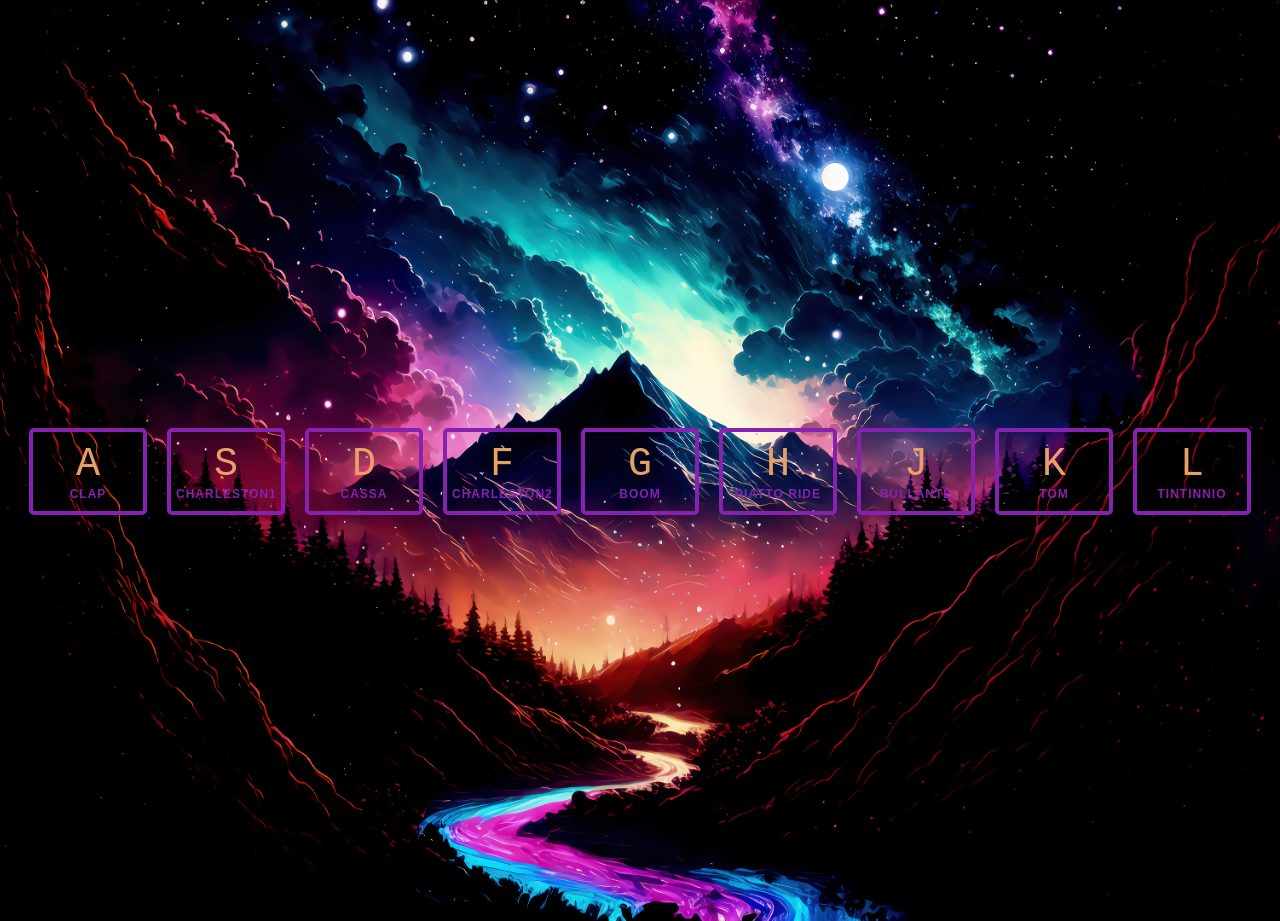
==== js30day1.html @ 4de13646 "add page 1" ====
<html>
<head>
    <title>JS 30 Day 1</title>
  <link rel="stylesheet" href="index.css">
</head>
<body>
  <div>
    <p>
      JS 30 Day 1 - Drum Kit
    </p>
  </div>
  <div class="keys">
    <div data-key="65" class="key">
      <kbd>A</kbd>
      <span class="sound">clap</span>
    </div>
    <div data-key="83" class="key">
      <kbd>S</kbd>
      <span class="sound">charleston1</span>
    </div>
    <div data-key="68" class="key">
      <kbd>D</kbd>
      <span class="sound">cassa</span>
    </div>
    <div data-key="70" class="key">
      <kbd>F</kbd>
      <span class="sound">charleston2</span>
    </div>
    <div data-key="71" class="key">
      <kbd>G</kbd>
      <span class="sound">boom</span>
    </div>
    <div data-key="72" class="key">
      <kbd>H</kbd>
      <span class="sound">piatto ride</span>
    </div>
    <div data-key="74" class="key">
      <kbd>J</kbd>
      <span class="sound">rullante</span>
    </div>
    <div data-key="75" class="key">
      <kbd>K</kbd>
      <span class="sound">tom</span>
    </div>
    <div data-key="76" class="key">
      <kbd>L</kbd>
      <span class="sound">tintinnio</span>
    </div>
  </div>

  <audio data-key="65" src="sounds/clap.wav"></audio>
  <audio data-key="83" src="sounds/hihat.wav"></audio>
  <audio data-key="68" src="sounds/kick.wav"></audio>
  <audio data-key="70" src="sounds/openhat.wav"></audio>
  <audio data-key="71" src="sounds/boom.wav"></audio>
  <audio data-key="72" src="sounds/ride.wav"></audio>
  <audio data-key="74" src="sounds/snare.wav"></audio>
  <audio data-key="75" src="sounds/tom.wav"></audio>
  <audio data-key="76" src="sounds/tink.wav"></audio>

  <script src="index.js"></script>

</body>
</html>
---- index.css ----
html {
  font-size: 10px;
  background: url('./nightclouds.jpg') bottom center;
  background-size: cover;
}

body,html {
  margin: 0;
  padding: 0;
  font-family: sans-serif;
}

.keys {
  display: flex;
  flex: 1;
  min-height: 100vh;
  align-items: center;
  justify-content: center;
}

.key {
  border: .4rem solid #8721af;
  border-radius: .5rem;
  margin: 1rem;
  font-size: 1.5rem;
  padding: 1rem .5rem;
  transition: all .07s ease;
  width: 10rem;
  text-align: center;
  color: #e6a266;
}

.playing {
  transform: scale(5);
  border-color: #e6a266;

}

kbd {
  display: block;
  font-size: 4rem;
}

.sound {
  font-size: 1.2rem;
  font-weight: bold;
  text-transform: uppercase;
  letter-spacing: .1rem;
  color: #8721af;
}

ul {
       list-style-type: none;
       margin: 0;
       padding: 0;
}

li {
       display: inline-block;
       margin-right: 1px;
}
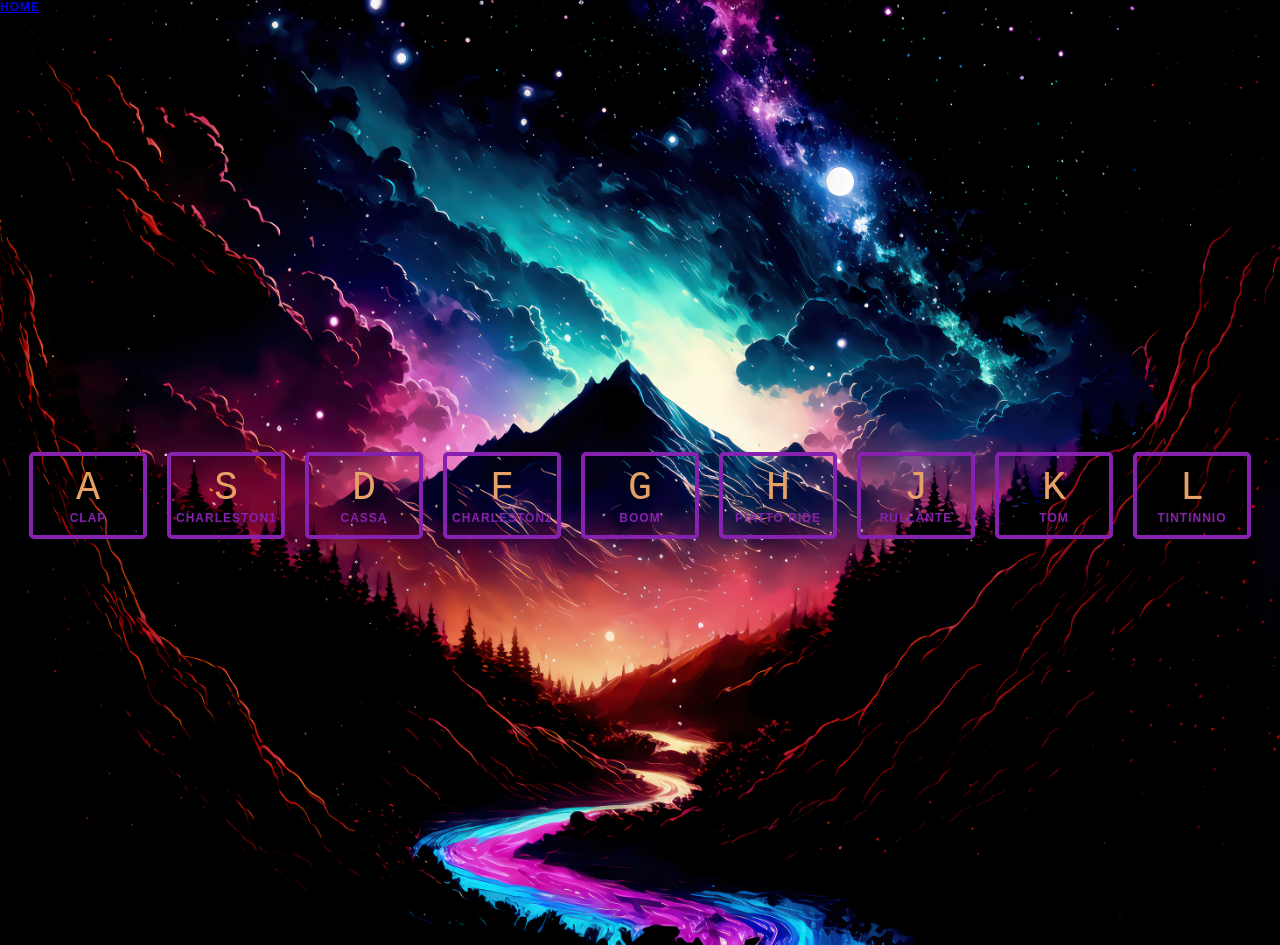
==== commit 4b6e1fd2: "fixlinks" ====
--- a/js30day1.html
+++ b/js30day1.html
@@ -1,9 +1,16 @@
 <html>
 <head>
-    <title>JS 30 Day 1</title>
+  <title>JS 30 Day 1</title>
   <link rel="stylesheet" href="index.css">
 </head>
 <body>
+  <div>    
+    <nav>
+      <ul>
+        <li><a href="index.html">Home</a></li>
+      </ul>
+    </nav>
+  </div>
   <div>
     <p>
       JS 30 Day 1 - Drum Kit
@@ -47,7 +54,7 @@
       <span class="sound">tintinnio</span>
     </div>
   </div>
-
+  
   <audio data-key="65" src="sounds/clap.wav"></audio>
   <audio data-key="83" src="sounds/hihat.wav"></audio>
   <audio data-key="68" src="sounds/kick.wav"></audio>
@@ -57,8 +64,8 @@
   <audio data-key="74" src="sounds/snare.wav"></audio>
   <audio data-key="75" src="sounds/tom.wav"></audio>
   <audio data-key="76" src="sounds/tink.wav"></audio>
-
+  
   <script src="index.js"></script>
-
+  
 </body>
 </html>
--- a/index.css
+++ b/index.css
@@ -58,4 +58,9 @@
 li {
        display: inline-block;
        margin-right: 1px;
+  font-size: 1.2rem;
+  font-weight: bold;
+  text-transform: uppercase;
+  letter-spacing: .1rem;
+  color: #8721af;
 }
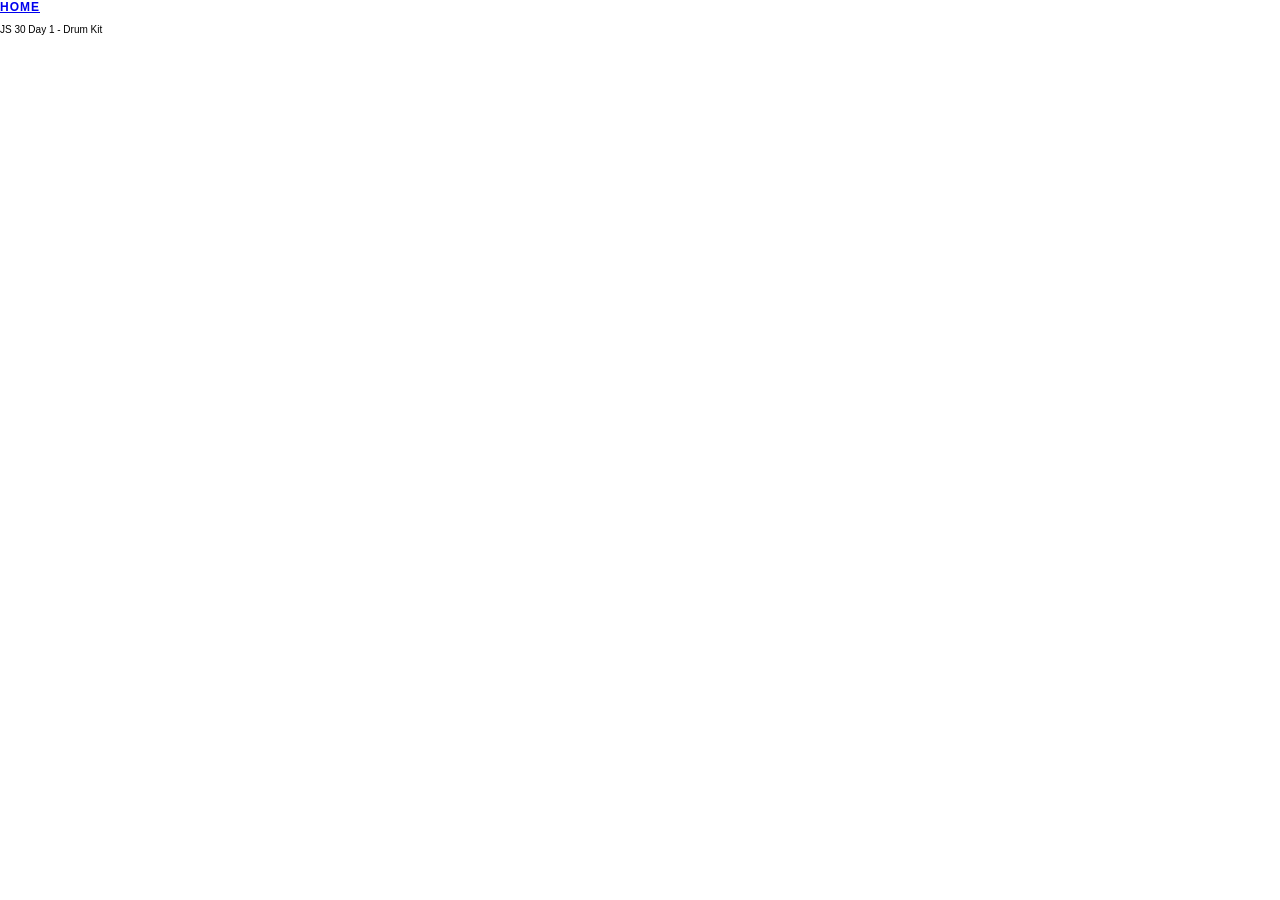
==== commit 92911592: "change bg" ====
--- a/js30day1.html
+++ b/js30day1.html
@@ -1,7 +1,7 @@
 <html>
 <head>
   <title>JS 30 Day 1</title>
-  <link rel="stylesheet" href="index.css">
+  <link rel="stylesheet" href="js30day1.css">
 </head>
 <body>
   <div>    
@@ -15,56 +15,7 @@
     <p>
       JS 30 Day 1 - Drum Kit
     </p>
-  </div>
-  <div class="keys">
-    <div data-key="65" class="key">
-      <kbd>A</kbd>
-      <span class="sound">clap</span>
-    </div>
-    <div data-key="83" class="key">
-      <kbd>S</kbd>
-      <span class="sound">charleston1</span>
-    </div>
-    <div data-key="68" class="key">
-      <kbd>D</kbd>
-      <span class="sound">cassa</span>
-    </div>
-    <div data-key="70" class="key">
-      <kbd>F</kbd>
-      <span class="sound">charleston2</span>
-    </div>
-    <div data-key="71" class="key">
-      <kbd>G</kbd>
-      <span class="sound">boom</span>
-    </div>
-    <div data-key="72" class="key">
-      <kbd>H</kbd>
-      <span class="sound">piatto ride</span>
-    </div>
-    <div data-key="74" class="key">
-      <kbd>J</kbd>
-      <span class="sound">rullante</span>
-    </div>
-    <div data-key="75" class="key">
-      <kbd>K</kbd>
-      <span class="sound">tom</span>
-    </div>
-    <div data-key="76" class="key">
-      <kbd>L</kbd>
-      <span class="sound">tintinnio</span>
-    </div>
-  </div>
-  
-  <audio data-key="65" src="sounds/clap.wav"></audio>
-  <audio data-key="83" src="sounds/hihat.wav"></audio>
-  <audio data-key="68" src="sounds/kick.wav"></audio>
-  <audio data-key="70" src="sounds/openhat.wav"></audio>
-  <audio data-key="71" src="sounds/boom.wav"></audio>
-  <audio data-key="72" src="sounds/ride.wav"></audio>
-  <audio data-key="74" src="sounds/snare.wav"></audio>
-  <audio data-key="75" src="sounds/tom.wav"></audio>
-  <audio data-key="76" src="sounds/tink.wav"></audio>
-  
+  </div>  
   <script src="index.js"></script>
   
 </body>
--- a/js30day1.css
+++ b/js30day1.css
@@ -0,0 +1,66 @@
+html {
+  font-size: 10px;
+  background: url('./nightclouds.png') bottom center;
+  background-size: cover;
+}
+
+body,html {
+  margin: 0;
+  padding: 0;
+  font-family: sans-serif;
+}
+
+.keys {
+  display: flex;
+  flex: 1;
+  min-height: 100vh;
+  align-items: center;
+  justify-content: center;
+}
+
+.key {
+  border: .4rem solid #8721af;
+  border-radius: .5rem;
+  margin: 1rem;
+  font-size: 1.5rem;
+  padding: 1rem .5rem;
+  transition: all .07s ease;
+  width: 10rem;
+  text-align: center;
+  color: #e6a266;
+}
+
+.playing {
+  transform: scale(5);
+  border-color: #e6a266;
+
+}
+
+kbd {
+  display: block;
+  font-size: 4rem;
+}
+
+.sound {
+  font-size: 1.2rem;
+  font-weight: bold;
+  text-transform: uppercase;
+  letter-spacing: .1rem;
+  color: #8721af;
+}
+
+ul {
+       list-style-type: none;
+       margin: 0;
+       padding: 0;
+}
+
+li {
+       display: inline-block;
+       margin-right: 1px;
+  font-size: 1.2rem;
+  font-weight: bold;
+  text-transform: uppercase;
+  letter-spacing: .1rem;
+  color: #8721af;
+}
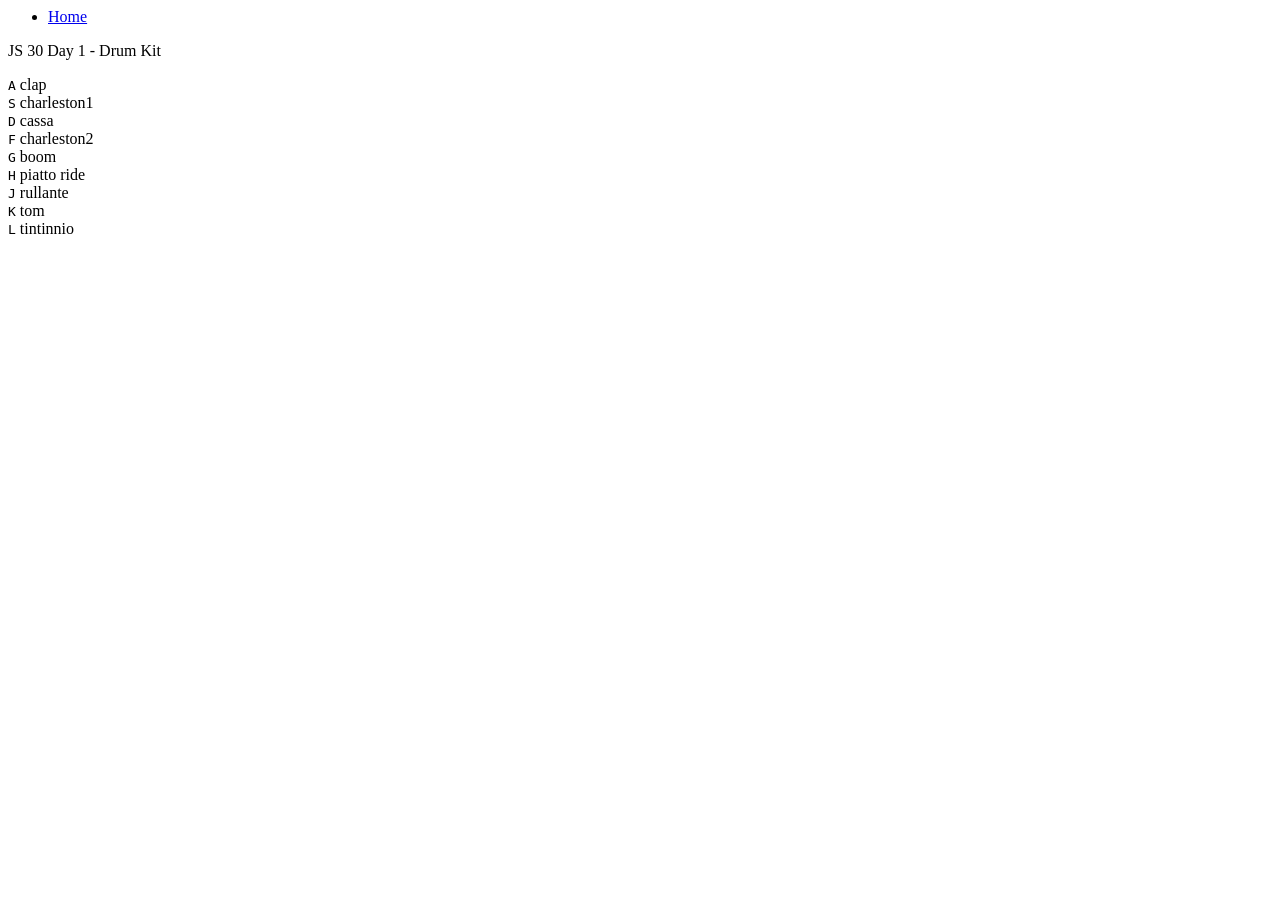
==== commit f4171557: "change page" ====
--- a/js30day1.html
+++ b/js30day1.html
@@ -1,7 +1,7 @@
 <html>
 <head>
   <title>JS 30 Day 1</title>
-  <link rel="stylesheet" href="js30day1.css">
+  <link rel="stylesheet" href="jsday1.css">
 </head>
 <body>
   <div>    
@@ -15,7 +15,56 @@
     <p>
       JS 30 Day 1 - Drum Kit
     </p>
-  </div>  
+  </div>
+  <div class="keys">
+    <div data-key="65" class="key">
+      <kbd>A</kbd>
+      <span class="sound">clap</span>
+    </div>
+    <div data-key="83" class="key">
+      <kbd>S</kbd>
+      <span class="sound">charleston1</span>
+    </div>
+    <div data-key="68" class="key">
+      <kbd>D</kbd>
+      <span class="sound">cassa</span>
+    </div>
+    <div data-key="70" class="key">
+      <kbd>F</kbd>
+      <span class="sound">charleston2</span>
+    </div>
+    <div data-key="71" class="key">
+      <kbd>G</kbd>
+      <span class="sound">boom</span>
+    </div>
+    <div data-key="72" class="key">
+      <kbd>H</kbd>
+      <span class="sound">piatto ride</span>
+    </div>
+    <div data-key="74" class="key">
+      <kbd>J</kbd>
+      <span class="sound">rullante</span>
+    </div>
+    <div data-key="75" class="key">
+      <kbd>K</kbd>
+      <span class="sound">tom</span>
+    </div>
+    <div data-key="76" class="key">
+      <kbd>L</kbd>
+      <span class="sound">tintinnio</span>
+    </div>
+  </div>
+  
+  <audio data-key="65" src="sounds/clap.wav"></audio>
+  <audio data-key="83" src="sounds/hihat.wav"></audio>
+  <audio data-key="68" src="sounds/kick.wav"></audio>
+  <audio data-key="70" src="sounds/openhat.wav"></audio>
+  <audio data-key="71" src="sounds/boom.wav"></audio>
+  <audio data-key="72" src="sounds/ride.wav"></audio>
+  <audio data-key="74" src="sounds/snare.wav"></audio>
+  <audio data-key="75" src="sounds/tom.wav"></audio>
+  <audio data-key="76" src="sounds/tink.wav"></audio>
+  
   <script src="index.js"></script>
   
 </body>
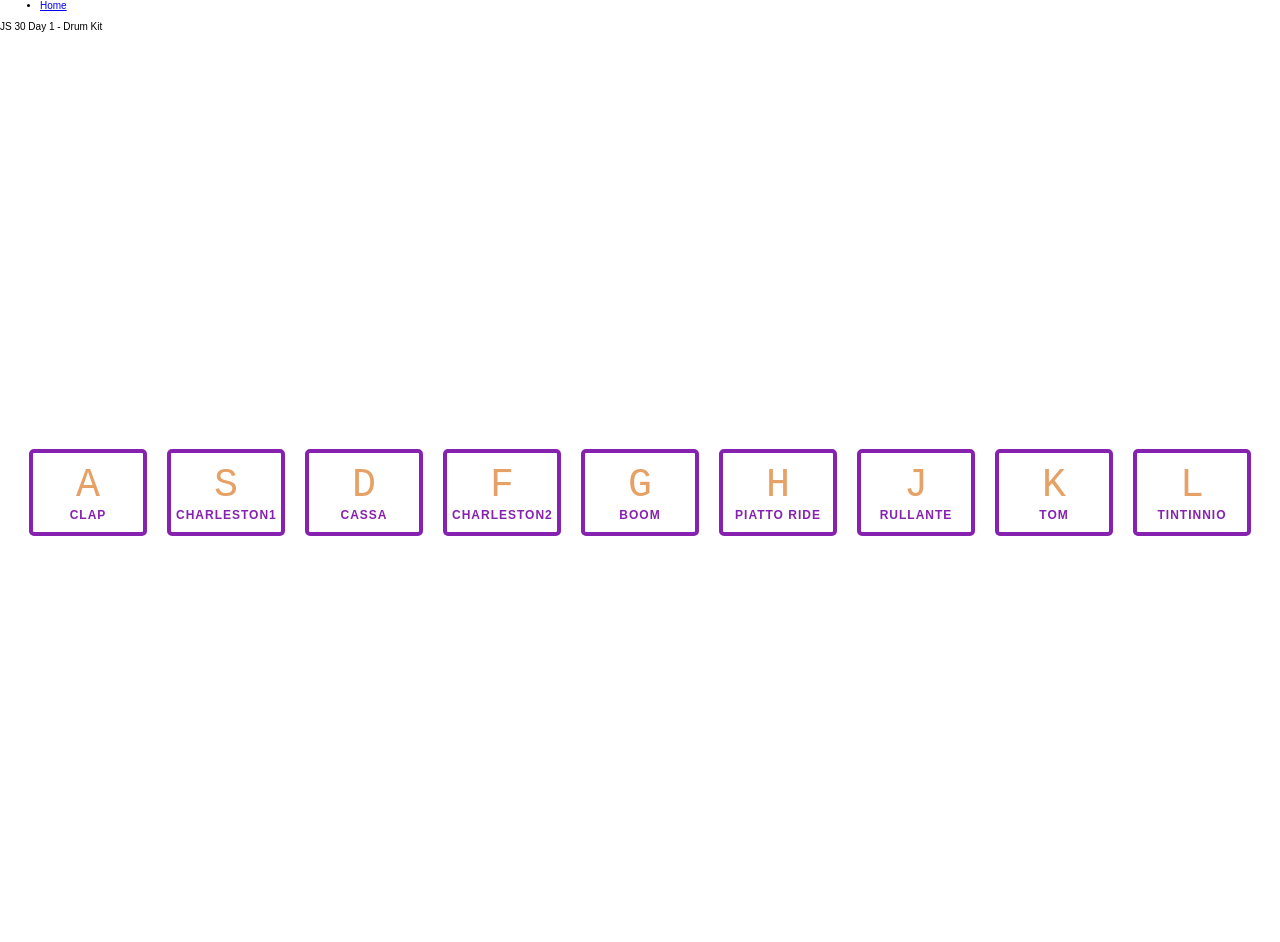
==== commit d1b98df3: "changecss" ====
--- a/js30day1.html
+++ b/js30day1.html
@@ -1,7 +1,8 @@
 <html>
 <head>
   <title>JS 30 Day 1</title>
-  <link rel="stylesheet" href="jsday1.css">
+  <link rel="stylesheet" href="js30day1.css">
+<link rel="icon" type="image/x-icon" href="./images/unicorn2.ico">
 </head>
 <body>
   <div>    
@@ -65,7 +66,7 @@
   <audio data-key="75" src="sounds/tom.wav"></audio>
   <audio data-key="76" src="sounds/tink.wav"></audio>
   
-  <script src="index.js"></script>
+  <script src="js30day1.js"></script>
   
 </body>
 </html>
--- a/js30day1.css
+++ b/js30day1.css
@@ -0,0 +1,50 @@
+html {
+  font-size: 10px;
+  background: url('./images/nightclouds.png') bottom center;
+  background-size: cover;
+}
+
+body,html {
+  margin: 0;
+  padding: 0;
+  font-family: sans-serif;
+}
+
+.keys {
+  display: flex;
+  flex: 1;
+  min-height: 100vh;
+  align-items: center;
+  justify-content: center;
+}
+
+.key {
+  border: .4rem solid #8721af;
+  border-radius: .5rem;
+  margin: 1rem;
+  font-size: 1.5rem;
+  padding: 1rem .5rem;
+  transition: all .07s ease;
+  width: 10rem;
+  text-align: center;
+  color: #e6a266;
+}
+
+.playing {
+  transform: scale(5);
+  border-color: #e6a266;
+
+}
+
+kbd {
+  display: block;
+  font-size: 4rem;
+}
+
+.sound {
+  font-size: 1.2rem;
+  font-weight: bold;
+  text-transform: uppercase;
+  letter-spacing: .1rem;
+  color: #8721af;
+}
